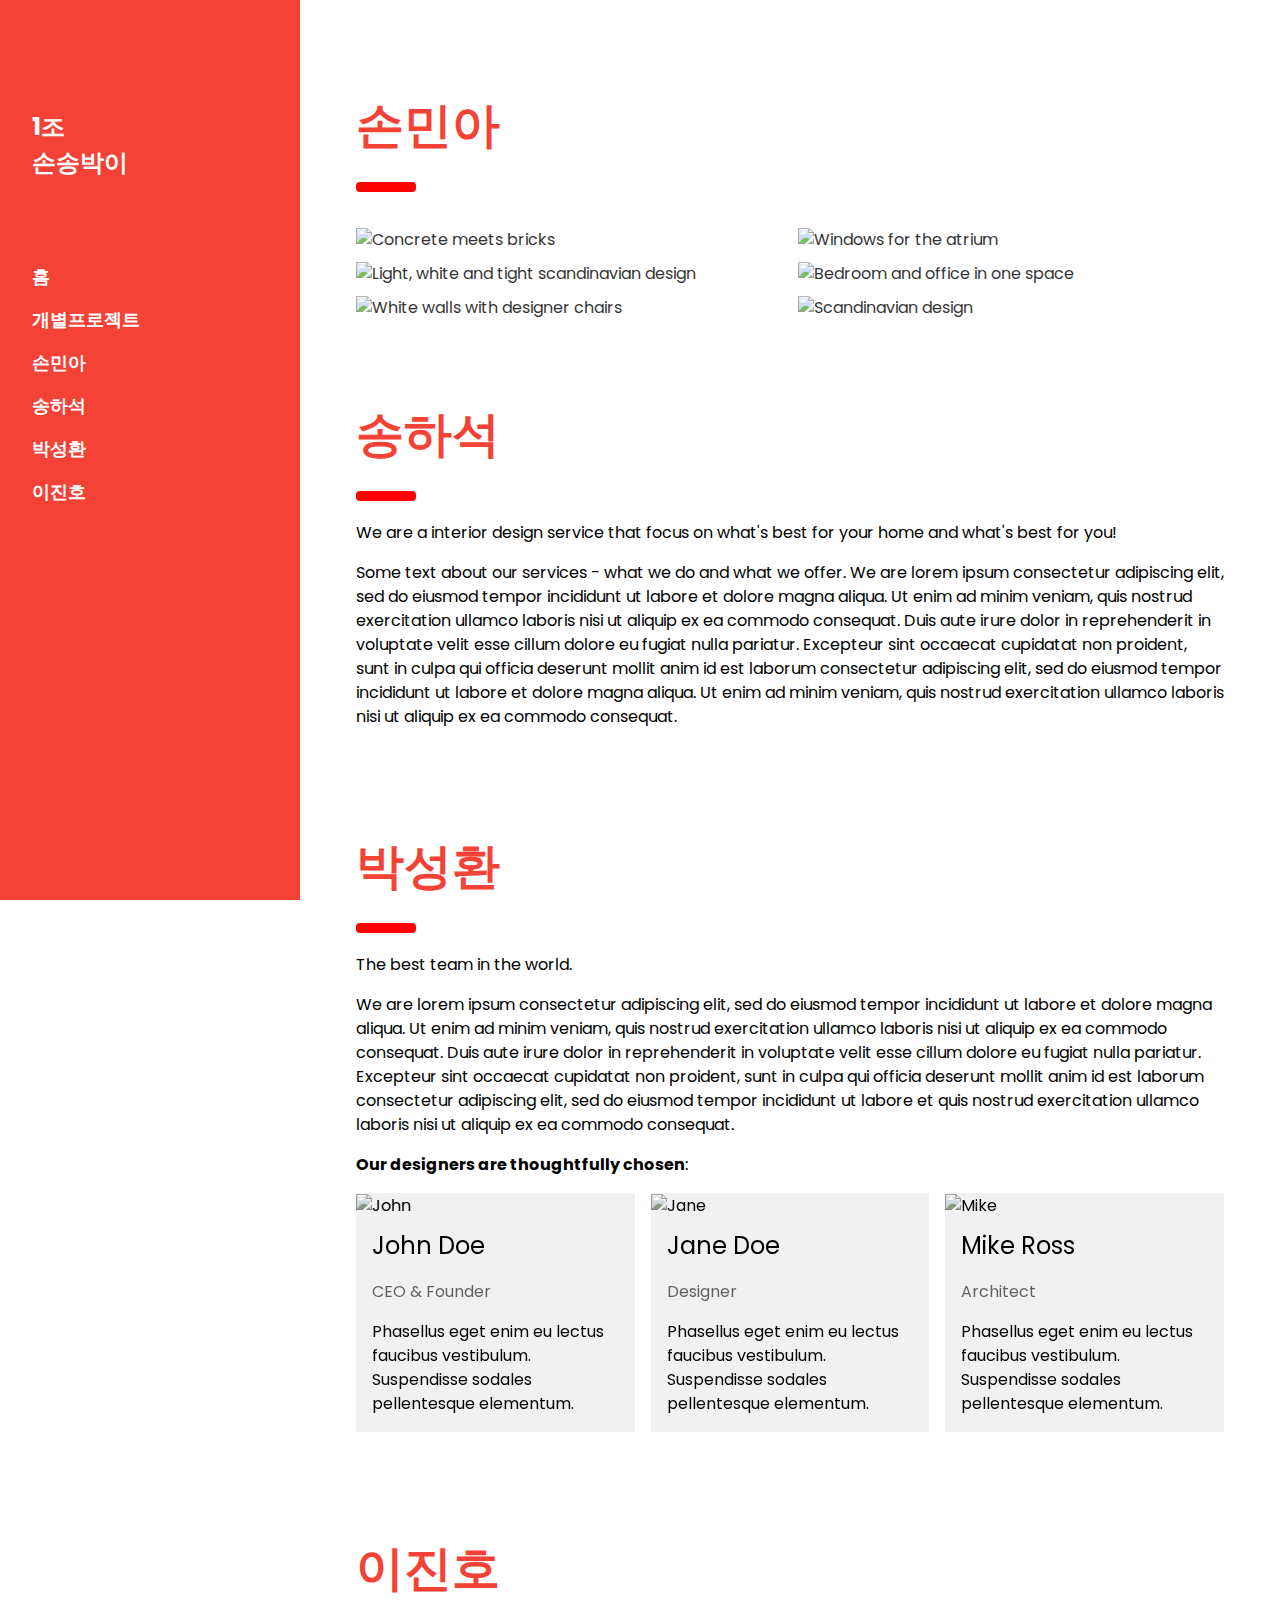
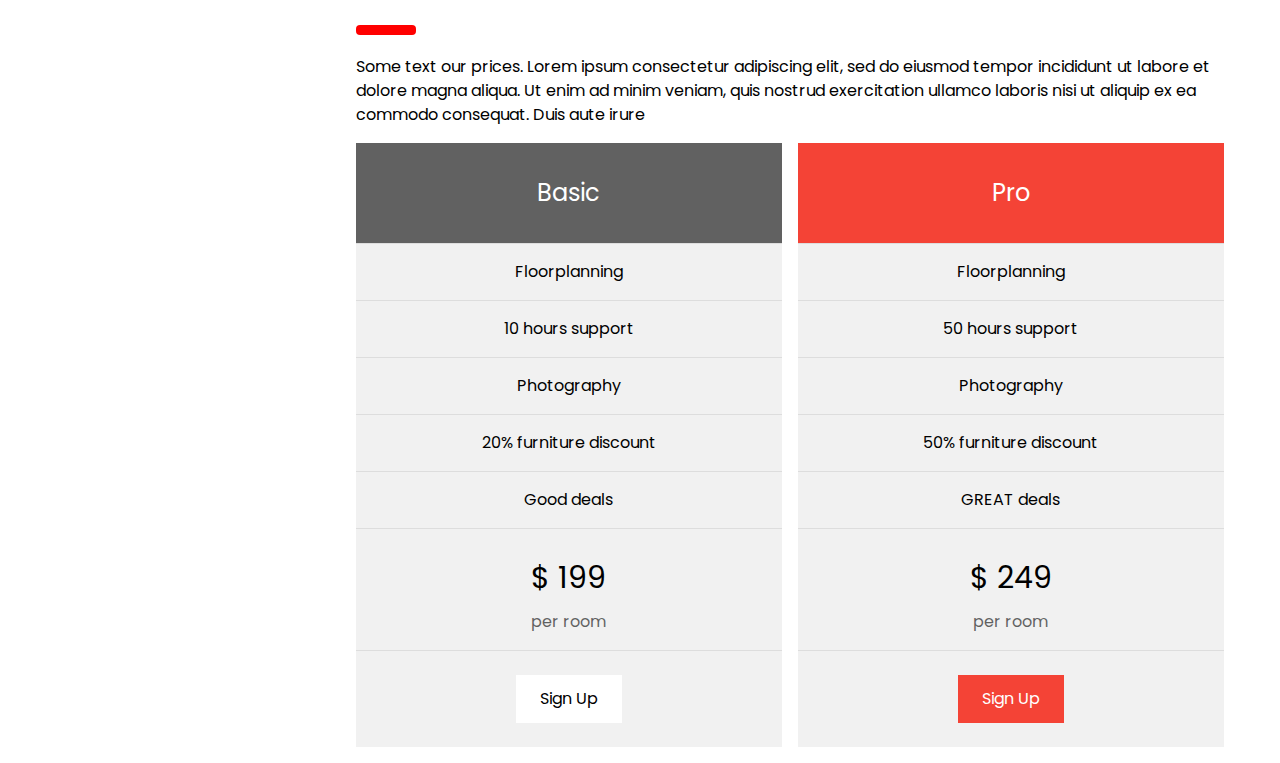
==== Group_Page/index.html @ b4f75982 "fix : project 이름" ====
<!DOCTYPE html>
<html lang="en">
  <head>
    <title>W3.CSS Template</title>
    <meta charset="UTF-8" />
    <meta name="viewport" content="width=device-width, initial-scale=1" />
    <link rel="stylesheet" href="https://www.w3schools.com/w3css/4/w3.css" />
    <link
      rel="stylesheet"
      href="https://fonts.googleapis.com/css?family=Poppins"
    />
    <style>
      body,
      h1,
      h2,
      h3,
      h4,
      h5 {
        font-family: "Poppins", sans-serif;
      }
      body {
        font-size: 16px;
      }
      .w3-half img {
        margin-bottom: -6px;
        margin-top: 16px;
        opacity: 0.8;
        cursor: pointer;
      }
      .w3-half img:hover {
        opacity: 1;
      }
    </style>
  </head>
  <body>
    <!-- Sidebar/menu -->
    <nav
      class="w3-sidebar w3-red w3-collapse w3-top w3-large w3-padding"
      style="z-index: 3; width: 300px; font-weight: bold"
      id="mySidebar"
    >
      <br />
      <a
        href="javascript:void(0)"
        onclick="w3_close()"
        class="w3-button w3-hide-large w3-display-topleft"
        style="width: 100%; font-size: 22px"
        >Close Menu</a
      >
      <div class="w3-container">
        <h3 class="w3-padding-64">
          <b>1조<br />손송박이</b>
        </h3>
      </div>
      <div class="w3-bar-block">
        <a
          href="#"
          onclick="w3_close()"
          class="w3-bar-item w3-button w3-hover-white"
          >홈</a
        >
        <a
          href="project.html"
          onclick="w3_close()"
          class="w3-bar-item w3-button w3-hover-white"
          >개별프로젝트</a
        >
        <a
          href="sma.html"
          onclick="w3_close()"
          class="w3-bar-item w3-button w3-hover-white"
          >손민아</a
        >
        <a
          href="shs.html"
          onclick="w3_close()"
          class="w3-bar-item w3-button w3-hover-white"
          >송하석</a
        >
        <a
          href="psh.html"
          onclick="w3_close()"
          class="w3-bar-item w3-button w3-hover-white"
          >박성환</a
        >
        <a
          href="ljh.html"
          onclick="w3_close()"
          class="w3-bar-item w3-button w3-hover-white"
          >이진호</a
        >
      </div>
    </nav>

    <!-- Top menu on small screens -->
    <header
      class="w3-container w3-top w3-hide-large w3-red w3-xlarge w3-padding"
    >
      <a
        href="javascript:void(0)"
        class="w3-button w3-red w3-margin-right"
        onclick="w3_open()"
        >☰</a
      >
      <span>Company Name</span>
    </header>

    <!-- Overlay effect when opening sidebar on small screens -->
    <div
      class="w3-overlay w3-hide-large"
      onclick="w3_close()"
      style="cursor: pointer"
      title="close side menu"
      id="myOverlay"
    ></div>

    <!-- !PAGE CONTENT! -->
    <div class="w3-main" style="margin-left: 340px; margin-right: 40px">
      <!-- Header -->
      <div class="w3-container" style="margin-top: 80px" id="showcase">
        <h1 class="w3-xxxlarge w3-text-red"><b>손민아</b></h1>
        <hr style="width: 50px; border: 5px solid red" class="w3-round" />
      </div>

      <!-- Photo grid (modal) -->
      <div class="w3-row-padding">
        <div class="w3-half">
          <img
            src="/w3images/kitchenconcrete.jpg"
            style="width: 100%"
            onclick="onClick(this)"
            alt="Concrete meets bricks"
          />
          <img
            src="/w3images/livingroom.jpg"
            style="width: 100%"
            onclick="onClick(this)"
            alt="Light, white and tight scandinavian design"
          />
          <img
            src="/w3images/diningroom.jpg"
            style="width: 100%"
            onclick="onClick(this)"
            alt="White walls with designer chairs"
          />
        </div>

        <div class="w3-half">
          <img
            src="/w3images/atrium.jpg"
            style="width: 100%"
            onclick="onClick(this)"
            alt="Windows for the atrium"
          />
          <img
            src="/w3images/bedroom.jpg"
            style="width: 100%"
            onclick="onClick(this)"
            alt="Bedroom and office in one space"
          />
          <img
            src="/w3images/livingroom2.jpg"
            style="width: 100%"
            onclick="onClick(this)"
            alt="Scandinavian design"
          />
        </div>
      </div>

      <!-- Modal for full size images on click-->
      <div
        id="modal01"
        class="w3-modal w3-black"
        style="padding-top: 0"
        onclick="this.style.display='none'"
      >
        <span class="w3-button w3-black w3-xxlarge w3-display-topright">×</span>
        <div
          class="w3-modal-content w3-animate-zoom w3-center w3-transparent w3-padding-64"
        >
          <img id="img01" class="w3-image" />
          <p id="caption"></p>
        </div>
      </div>

      <!-- Services -->
      <div class="w3-container" id="services" style="margin-top: 75px">
        <h1 class="w3-xxxlarge w3-text-red"><b>송하석</b></h1>
        <hr style="width: 50px; border: 5px solid red" class="w3-round" />
        <p>
          We are a interior design service that focus on what's best for your
          home and what's best for you!
        </p>
        <p>
          Some text about our services - what we do and what we offer. We are
          lorem ipsum consectetur adipiscing elit, sed do eiusmod tempor
          incididunt ut labore et dolore magna aliqua. Ut enim ad minim veniam,
          quis nostrud exercitation ullamco laboris nisi ut aliquip ex ea
          commodo consequat. Duis aute irure dolor in reprehenderit in voluptate
          velit esse cillum dolore eu fugiat nulla pariatur. Excepteur sint
          occaecat cupidatat non proident, sunt in culpa qui officia deserunt
          mollit anim id est laborum consectetur adipiscing elit, sed do eiusmod
          tempor incididunt ut labore et dolore magna aliqua. Ut enim ad minim
          veniam, quis nostrud exercitation ullamco laboris nisi ut aliquip ex
          ea commodo consequat.
        </p>
      </div>

      <!-- Designers -->
      <div class="w3-container" id="designers" style="margin-top: 75px">
        <h1 class="w3-xxxlarge w3-text-red"><b>박성환</b></h1>
        <hr style="width: 50px; border: 5px solid red" class="w3-round" />
        <p>The best team in the world.</p>
        <p>
          We are lorem ipsum consectetur adipiscing elit, sed do eiusmod tempor
          incididunt ut labore et dolore magna aliqua. Ut enim ad minim veniam,
          quis nostrud exercitation ullamco laboris nisi ut aliquip ex ea
          commodo consequat. Duis aute irure dolor in reprehenderit in voluptate
          velit esse cillum dolore eu fugiat nulla pariatur. Excepteur sint
          occaecat cupidatat non proident, sunt in culpa qui officia deserunt
          mollit anim id est laborum consectetur adipiscing elit, sed do eiusmod
          tempor incididunt ut labore et quis nostrud exercitation ullamco
          laboris nisi ut aliquip ex ea commodo consequat.
        </p>
        <p><b>Our designers are thoughtfully chosen</b>:</p>
      </div>

      <!-- The Team -->
      <div class="w3-row-padding w3-grayscale">
        <div class="w3-col m4 w3-margin-bottom">
          <div class="w3-light-grey">
            <img src="/w3images/team2.jpg" alt="John" style="width: 100%" />
            <div class="w3-container">
              <h3>John Doe</h3>
              <p class="w3-opacity">CEO & Founder</p>
              <p>
                Phasellus eget enim eu lectus faucibus vestibulum. Suspendisse
                sodales pellentesque elementum.
              </p>
            </div>
          </div>
        </div>
        <div class="w3-col m4 w3-margin-bottom">
          <div class="w3-light-grey">
            <img src="/w3images/team1.jpg" alt="Jane" style="width: 100%" />
            <div class="w3-container">
              <h3>Jane Doe</h3>
              <p class="w3-opacity">Designer</p>
              <p>
                Phasellus eget enim eu lectus faucibus vestibulum. Suspendisse
                sodales pellentesque elementum.
              </p>
            </div>
          </div>
        </div>
        <div class="w3-col m4 w3-margin-bottom">
          <div class="w3-light-grey">
            <img src="/w3images/team3.jpg" alt="Mike" style="width: 100%" />
            <div class="w3-container">
              <h3>Mike Ross</h3>
              <p class="w3-opacity">Architect</p>
              <p>
                Phasellus eget enim eu lectus faucibus vestibulum. Suspendisse
                sodales pellentesque elementum.
              </p>
            </div>
          </div>
        </div>
      </div>

      <!-- Packages / Pricing Tables -->
      <div class="w3-container" id="packages" style="margin-top: 75px">
        <h1 class="w3-xxxlarge w3-text-red"><b>이진호</b></h1>
        <hr style="width: 50px; border: 5px solid red" class="w3-round" />
        <p>
          Some text our prices. Lorem ipsum consectetur adipiscing elit, sed do
          eiusmod tempor incididunt ut labore et dolore magna aliqua. Ut enim ad
          minim veniam, quis nostrud exercitation ullamco laboris nisi ut
          aliquip ex ea commodo consequat. Duis aute irure
        </p>
      </div>

      <div class="w3-row-padding">
        <div class="w3-half w3-margin-bottom">
          <ul class="w3-ul w3-light-grey w3-center">
            <li class="w3-dark-grey w3-xlarge w3-padding-32">Basic</li>
            <li class="w3-padding-16">Floorplanning</li>
            <li class="w3-padding-16">10 hours support</li>
            <li class="w3-padding-16">Photography</li>
            <li class="w3-padding-16">20% furniture discount</li>
            <li class="w3-padding-16">Good deals</li>
            <li class="w3-padding-16">
              <h2>$ 199</h2>
              <span class="w3-opacity">per room</span>
            </li>
            <li class="w3-light-grey w3-padding-24">
              <button
                class="w3-button w3-white w3-padding-large w3-hover-black"
              >
                Sign Up
              </button>
            </li>
          </ul>
        </div>

        <div class="w3-half">
          <ul class="w3-ul w3-light-grey w3-center">
            <li class="w3-red w3-xlarge w3-padding-32">Pro</li>
            <li class="w3-padding-16">Floorplanning</li>
            <li class="w3-padding-16">50 hours support</li>
            <li class="w3-padding-16">Photography</li>
            <li class="w3-padding-16">50% furniture discount</li>
            <li class="w3-padding-16">GREAT deals</li>
            <li class="w3-padding-16">
              <h2>$ 249</h2>
              <span class="w3-opacity">per room</span>
            </li>
            <li class="w3-light-grey w3-padding-24">
              <button class="w3-button w3-red w3-padding-large w3-hover-black">
                Sign Up
              </button>
            </li>
          </ul>
        </div>
      </div>
      <!-- End page content -->
    </div>

    <!-- W3.CSS Container -->
    <!--
    <div
      class="w3-light-grey w3-container w3-padding-32"
      style="margin-top: 75px; padding-right: 58px"
    >
      <p class="w3-right">
        Powered by
        <a
          href="https://www.w3schools.com/w3css/default.asp"
          title="W3.CSS"
          target="_blank"
          class="w3-hover-opacity"
          >w3.css</a
        >
      </p>
    </div>
    -->

    <script>
      // Script to open and close sidebar
      function w3_open() {
        document.getElementById("mySidebar").style.display = "block";
        document.getElementById("myOverlay").style.display = "block";
      }

      function w3_close() {
        document.getElementById("mySidebar").style.display = "none";
        document.getElementById("myOverlay").style.display = "none";
      }

      // Modal Image Gallery
      function onClick(element) {
        document.getElementById("img01").src = element.src;
        document.getElementById("modal01").style.display = "block";
        var captionText = document.getElementById("caption");
        captionText.innerHTML = element.alt;
      }
    </script>
  </body>
</html>
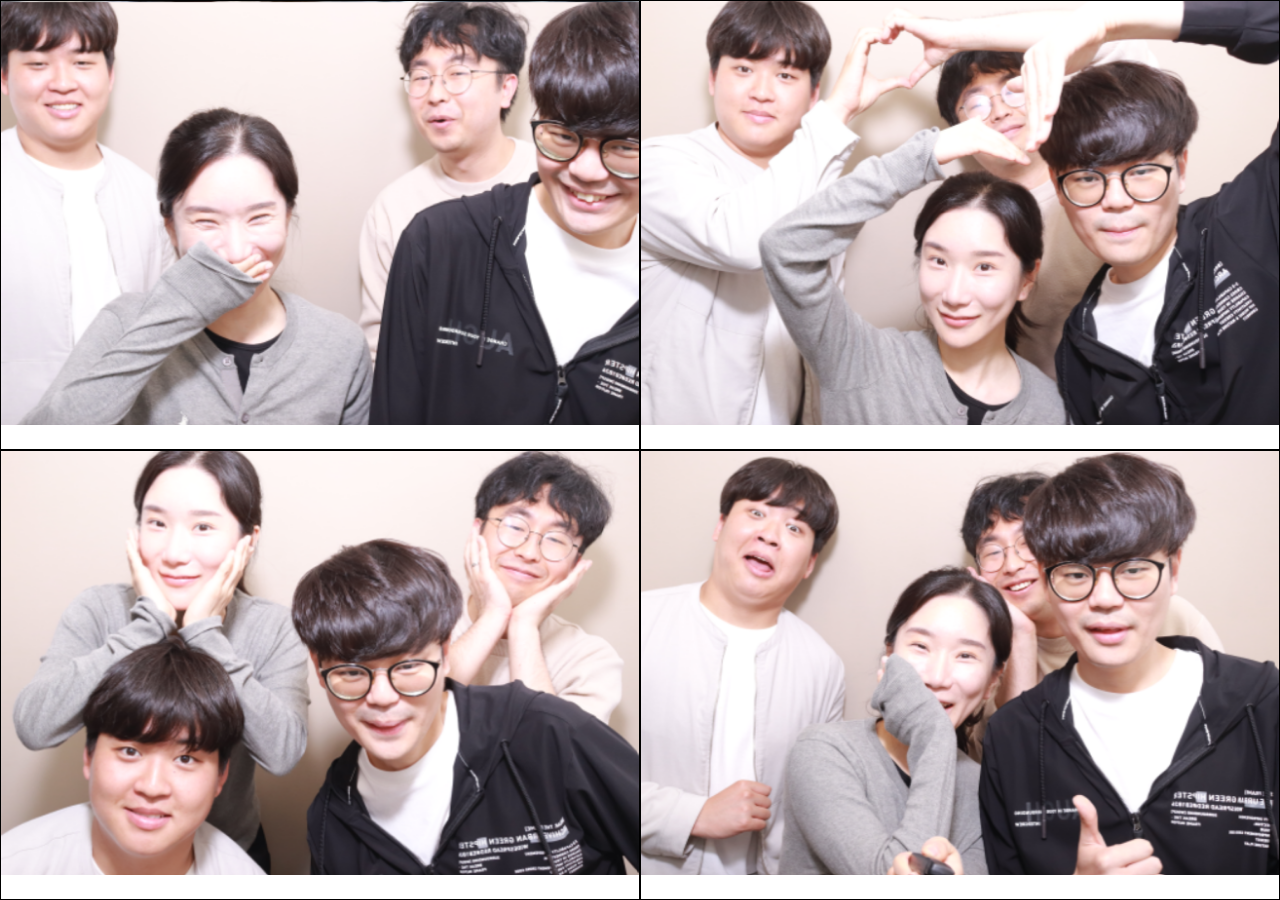
==== commit 7285c872: "feat(index) : 경로 추가, 사진 추가" ====
--- a/Group_Page/index.html
+++ b/Group_Page/index.html
@@ -4,366 +4,43 @@
     <title>W3.CSS Template</title>
     <meta charset="UTF-8" />
     <meta name="viewport" content="width=device-width, initial-scale=1" />
-    <link rel="stylesheet" href="https://www.w3schools.com/w3css/4/w3.css" />
-    <link
-      rel="stylesheet"
-      href="https://fonts.googleapis.com/css?family=Poppins"
-    />
-    <style>
-      body,
-      h1,
-      h2,
-      h3,
-      h4,
-      h5 {
-        font-family: "Poppins", sans-serif;
-      }
-      body {
-        font-size: 16px;
-      }
-      .w3-half img {
-        margin-bottom: -6px;
-        margin-top: 16px;
-        opacity: 0.8;
-        cursor: pointer;
-      }
-      .w3-half img:hover {
-        opacity: 1;
-      }
-    </style>
   </head>
+  <style>
+    * {
+      box-sizing: border-box;
+      padding: 0px;
+      margin: 0px;
+    }
+    .container {
+      width: 100vw;
+      height: 100vh;
+      display: flex;
+      flex-wrap: wrap;
+      /* border: 1px solid black; */
+    }
+    .container > div {
+      width: 50%;
+      height: 50%;
+      border: 1px solid black;
+    }
+    img {
+      width: 100%;
+    }
+  </style>
   <body>
-    <!-- Sidebar/menu -->
-    <nav
-      class="w3-sidebar w3-red w3-collapse w3-top w3-large w3-padding"
-      style="z-index: 3; width: 300px; font-weight: bold"
-      id="mySidebar"
-    >
-      <br />
-      <a
-        href="javascript:void(0)"
-        onclick="w3_close()"
-        class="w3-button w3-hide-large w3-display-topleft"
-        style="width: 100%; font-size: 22px"
-        >Close Menu</a
-      >
-      <div class="w3-container">
-        <h3 class="w3-padding-64">
-          <b>1조<br />손송박이</b>
-        </h3>
+    <div class="container">
+      <div>
+        <img src="img/team/team_1.png" />
       </div>
-      <div class="w3-bar-block">
-        <a
-          href="#"
-          onclick="w3_close()"
-          class="w3-bar-item w3-button w3-hover-white"
-          >홈</a
-        >
-        <a
-          href="project.html"
-          onclick="w3_close()"
-          class="w3-bar-item w3-button w3-hover-white"
-          >개별프로젝트</a
-        >
-        <a
-          href="sma.html"
-          onclick="w3_close()"
-          class="w3-bar-item w3-button w3-hover-white"
-          >손민아</a
-        >
-        <a
-          href="shs.html"
-          onclick="w3_close()"
-          class="w3-bar-item w3-button w3-hover-white"
-          >송하석</a
-        >
-        <a
-          href="psh.html"
-          onclick="w3_close()"
-          class="w3-bar-item w3-button w3-hover-white"
-          >박성환</a
-        >
-        <a
-          href="ljh.html"
-          onclick="w3_close()"
-          class="w3-bar-item w3-button w3-hover-white"
-          >이진호</a
-        >
+      <div>
+        <img src="img/team/team_2.png" />
       </div>
-    </nav>
-
-    <!-- Top menu on small screens -->
-    <header
-      class="w3-container w3-top w3-hide-large w3-red w3-xlarge w3-padding"
-    >
-      <a
-        href="javascript:void(0)"
-        class="w3-button w3-red w3-margin-right"
-        onclick="w3_open()"
-        >☰</a
-      >
-      <span>Company Name</span>
-    </header>
-
-    <!-- Overlay effect when opening sidebar on small screens -->
-    <div
-      class="w3-overlay w3-hide-large"
-      onclick="w3_close()"
-      style="cursor: pointer"
-      title="close side menu"
-      id="myOverlay"
-    ></div>
-
-    <!-- !PAGE CONTENT! -->
-    <div class="w3-main" style="margin-left: 340px; margin-right: 40px">
-      <!-- Header -->
-      <div class="w3-container" style="margin-top: 80px" id="showcase">
-        <h1 class="w3-xxxlarge w3-text-red"><b>손민아</b></h1>
-        <hr style="width: 50px; border: 5px solid red" class="w3-round" />
+      <div>
+        <img src="img/team/team_3.png" />
       </div>
-
-      <!-- Photo grid (modal) -->
-      <div class="w3-row-padding">
-        <div class="w3-half">
-          <img
-            src="/w3images/kitchenconcrete.jpg"
-            style="width: 100%"
-            onclick="onClick(this)"
-            alt="Concrete meets bricks"
-          />
-          <img
-            src="/w3images/livingroom.jpg"
-            style="width: 100%"
-            onclick="onClick(this)"
-            alt="Light, white and tight scandinavian design"
-          />
-          <img
-            src="/w3images/diningroom.jpg"
-            style="width: 100%"
-            onclick="onClick(this)"
-            alt="White walls with designer chairs"
-          />
-        </div>
-
-        <div class="w3-half">
-          <img
-            src="/w3images/atrium.jpg"
-            style="width: 100%"
-            onclick="onClick(this)"
-            alt="Windows for the atrium"
-          />
-          <img
-            src="/w3images/bedroom.jpg"
-            style="width: 100%"
-            onclick="onClick(this)"
-            alt="Bedroom and office in one space"
-          />
-          <img
-            src="/w3images/livingroom2.jpg"
-            style="width: 100%"
-            onclick="onClick(this)"
-            alt="Scandinavian design"
-          />
-        </div>
+      <div>
+        <img src="img/team/team_4.png" />
       </div>
-
-      <!-- Modal for full size images on click-->
-      <div
-        id="modal01"
-        class="w3-modal w3-black"
-        style="padding-top: 0"
-        onclick="this.style.display='none'"
-      >
-        <span class="w3-button w3-black w3-xxlarge w3-display-topright">×</span>
-        <div
-          class="w3-modal-content w3-animate-zoom w3-center w3-transparent w3-padding-64"
-        >
-          <img id="img01" class="w3-image" />
-          <p id="caption"></p>
-        </div>
-      </div>
-
-      <!-- Services -->
-      <div class="w3-container" id="services" style="margin-top: 75px">
-        <h1 class="w3-xxxlarge w3-text-red"><b>송하석</b></h1>
-        <hr style="width: 50px; border: 5px solid red" class="w3-round" />
-        <p>
-          We are a interior design service that focus on what's best for your
-          home and what's best for you!
-        </p>
-        <p>
-          Some text about our services - what we do and what we offer. We are
-          lorem ipsum consectetur adipiscing elit, sed do eiusmod tempor
-          incididunt ut labore et dolore magna aliqua. Ut enim ad minim veniam,
-          quis nostrud exercitation ullamco laboris nisi ut aliquip ex ea
-          commodo consequat. Duis aute irure dolor in reprehenderit in voluptate
-          velit esse cillum dolore eu fugiat nulla pariatur. Excepteur sint
-          occaecat cupidatat non proident, sunt in culpa qui officia deserunt
-          mollit anim id est laborum consectetur adipiscing elit, sed do eiusmod
-          tempor incididunt ut labore et dolore magna aliqua. Ut enim ad minim
-          veniam, quis nostrud exercitation ullamco laboris nisi ut aliquip ex
-          ea commodo consequat.
-        </p>
-      </div>
-
-      <!-- Designers -->
-      <div class="w3-container" id="designers" style="margin-top: 75px">
-        <h1 class="w3-xxxlarge w3-text-red"><b>박성환</b></h1>
-        <hr style="width: 50px; border: 5px solid red" class="w3-round" />
-        <p>The best team in the world.</p>
-        <p>
-          We are lorem ipsum consectetur adipiscing elit, sed do eiusmod tempor
-          incididunt ut labore et dolore magna aliqua. Ut enim ad minim veniam,
-          quis nostrud exercitation ullamco laboris nisi ut aliquip ex ea
-          commodo consequat. Duis aute irure dolor in reprehenderit in voluptate
-          velit esse cillum dolore eu fugiat nulla pariatur. Excepteur sint
-          occaecat cupidatat non proident, sunt in culpa qui officia deserunt
-          mollit anim id est laborum consectetur adipiscing elit, sed do eiusmod
-          tempor incididunt ut labore et quis nostrud exercitation ullamco
-          laboris nisi ut aliquip ex ea commodo consequat.
-        </p>
-        <p><b>Our designers are thoughtfully chosen</b>:</p>
-      </div>
-
-      <!-- The Team -->
-      <div class="w3-row-padding w3-grayscale">
-        <div class="w3-col m4 w3-margin-bottom">
-          <div class="w3-light-grey">
-            <img src="/w3images/team2.jpg" alt="John" style="width: 100%" />
-            <div class="w3-container">
-              <h3>John Doe</h3>
-              <p class="w3-opacity">CEO & Founder</p>
-              <p>
-                Phasellus eget enim eu lectus faucibus vestibulum. Suspendisse
-                sodales pellentesque elementum.
-              </p>
-            </div>
-          </div>
-        </div>
-        <div class="w3-col m4 w3-margin-bottom">
-          <div class="w3-light-grey">
-            <img src="/w3images/team1.jpg" alt="Jane" style="width: 100%" />
-            <div class="w3-container">
-              <h3>Jane Doe</h3>
-              <p class="w3-opacity">Designer</p>
-              <p>
-                Phasellus eget enim eu lectus faucibus vestibulum. Suspendisse
-                sodales pellentesque elementum.
-              </p>
-            </div>
-          </div>
-        </div>
-        <div class="w3-col m4 w3-margin-bottom">
-          <div class="w3-light-grey">
-            <img src="/w3images/team3.jpg" alt="Mike" style="width: 100%" />
-            <div class="w3-container">
-              <h3>Mike Ross</h3>
-              <p class="w3-opacity">Architect</p>
-              <p>
-                Phasellus eget enim eu lectus faucibus vestibulum. Suspendisse
-                sodales pellentesque elementum.
-              </p>
-            </div>
-          </div>
-        </div>
-      </div>
-
-      <!-- Packages / Pricing Tables -->
-      <div class="w3-container" id="packages" style="margin-top: 75px">
-        <h1 class="w3-xxxlarge w3-text-red"><b>이진호</b></h1>
-        <hr style="width: 50px; border: 5px solid red" class="w3-round" />
-        <p>
-          Some text our prices. Lorem ipsum consectetur adipiscing elit, sed do
-          eiusmod tempor incididunt ut labore et dolore magna aliqua. Ut enim ad
-          minim veniam, quis nostrud exercitation ullamco laboris nisi ut
-          aliquip ex ea commodo consequat. Duis aute irure
-        </p>
-      </div>
-
-      <div class="w3-row-padding">
-        <div class="w3-half w3-margin-bottom">
-          <ul class="w3-ul w3-light-grey w3-center">
-            <li class="w3-dark-grey w3-xlarge w3-padding-32">Basic</li>
-            <li class="w3-padding-16">Floorplanning</li>
-            <li class="w3-padding-16">10 hours support</li>
-            <li class="w3-padding-16">Photography</li>
-            <li class="w3-padding-16">20% furniture discount</li>
-            <li class="w3-padding-16">Good deals</li>
-            <li class="w3-padding-16">
-              <h2>$ 199</h2>
-              <span class="w3-opacity">per room</span>
-            </li>
-            <li class="w3-light-grey w3-padding-24">
-              <button
-                class="w3-button w3-white w3-padding-large w3-hover-black"
-              >
-                Sign Up
-              </button>
-            </li>
-          </ul>
-        </div>
-
-        <div class="w3-half">
-          <ul class="w3-ul w3-light-grey w3-center">
-            <li class="w3-red w3-xlarge w3-padding-32">Pro</li>
-            <li class="w3-padding-16">Floorplanning</li>
-            <li class="w3-padding-16">50 hours support</li>
-            <li class="w3-padding-16">Photography</li>
-            <li class="w3-padding-16">50% furniture discount</li>
-            <li class="w3-padding-16">GREAT deals</li>
-            <li class="w3-padding-16">
-              <h2>$ 249</h2>
-              <span class="w3-opacity">per room</span>
-            </li>
-            <li class="w3-light-grey w3-padding-24">
-              <button class="w3-button w3-red w3-padding-large w3-hover-black">
-                Sign Up
-              </button>
-            </li>
-          </ul>
-        </div>
-      </div>
-      <!-- End page content -->
     </div>
-
-    <!-- W3.CSS Container -->
-    <!--
-    <div
-      class="w3-light-grey w3-container w3-padding-32"
-      style="margin-top: 75px; padding-right: 58px"
-    >
-      <p class="w3-right">
-        Powered by
-        <a
-          href="https://www.w3schools.com/w3css/default.asp"
-          title="W3.CSS"
-          target="_blank"
-          class="w3-hover-opacity"
-          >w3.css</a
-        >
-      </p>
-    </div>
-    -->
-
-    <script>
-      // Script to open and close sidebar
-      function w3_open() {
-        document.getElementById("mySidebar").style.display = "block";
-        document.getElementById("myOverlay").style.display = "block";
-      }
-
-      function w3_close() {
-        document.getElementById("mySidebar").style.display = "none";
-        document.getElementById("myOverlay").style.display = "none";
-      }
-
-      // Modal Image Gallery
-      function onClick(element) {
-        document.getElementById("img01").src = element.src;
-        document.getElementById("modal01").style.display = "block";
-        var captionText = document.getElementById("caption");
-        captionText.innerHTML = element.alt;
-      }
-    </script>
   </body>
 </html>
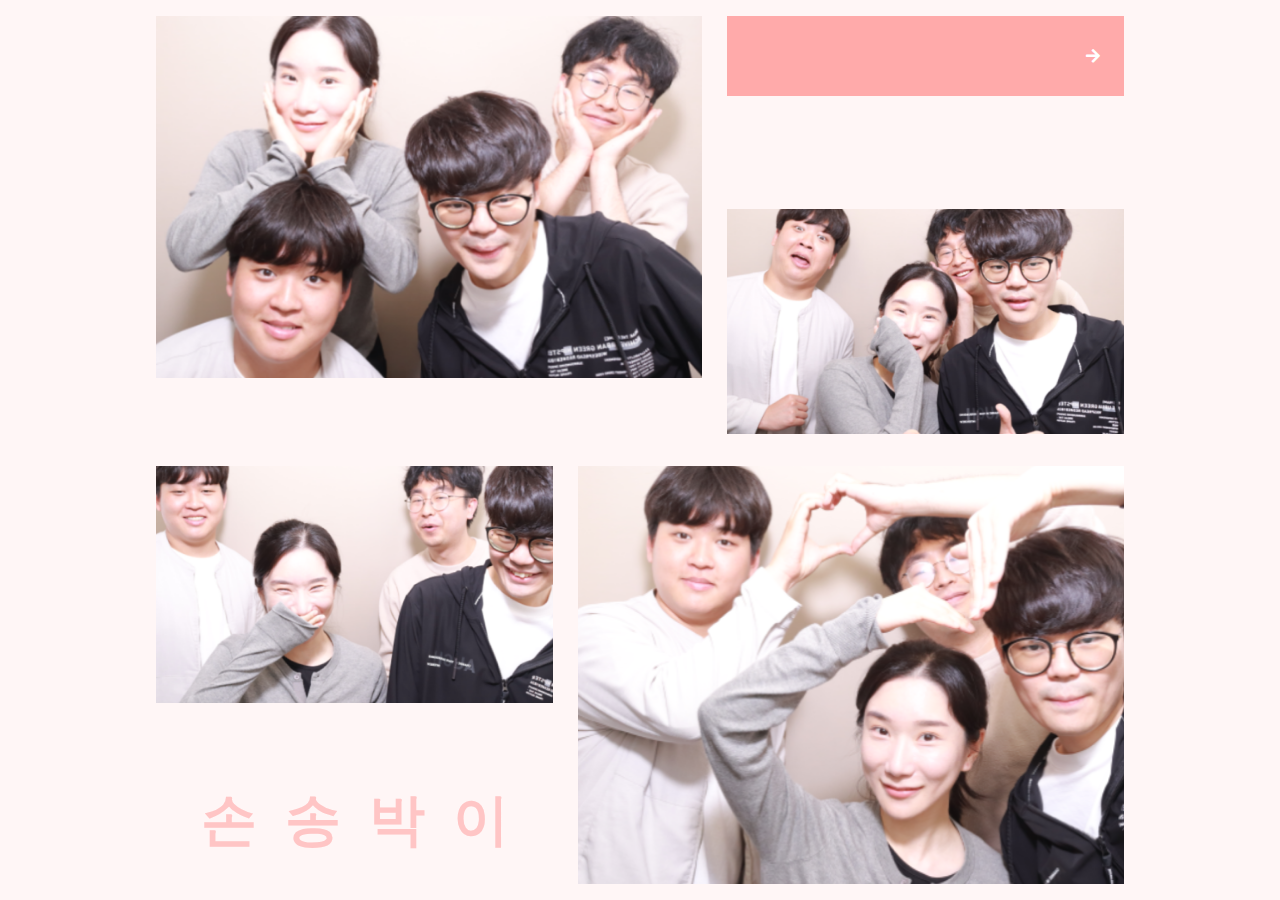
==== commit 5fc4dfb5: "Merge pull request #27 from Hogrii/feature_home" ====
--- a/Group_Page/index.html
+++ b/Group_Page/index.html
@@ -4,6 +4,10 @@
     <title>W3.CSS Template</title>
     <meta charset="UTF-8" />
     <meta name="viewport" content="width=device-width, initial-scale=1" />
+    <link
+      rel="stylesheet"
+      href="https://cdnjs.cloudflare.com/ajax/libs/font-awesome/5.8.2/css/all.min.css"
+    />
   </head>
   <style>
     * {
@@ -14,32 +18,117 @@
     .container {
       width: 100vw;
       height: 100vh;
+      text-align: center;
+      /* border: 1px solid black; */
+      background-color: #fff6f6;
       display: flex;
-      flex-wrap: wrap;
-      /* border: 1px solid black; */
+      flex-direction: column;
+      align-items: center;
+      position: relative;
     }
-    .container > div {
-      width: 50%;
+    .first_line {
+      width: 80%;
       height: 50%;
-      border: 1px solid black;
+      display: flex;
+      justify-content: space-around;
+      padding: 16px;
     }
-    img {
+
+    .first_line .sub_container1 {
+      width: 55%;
+      height: 100%;
+      overflow: hidden;
+    }
+
+    .img1 {
       width: 100%;
+    }
+
+    .first_line .sub_container2 {
+      display: flex;
+      flex-direction: column;
+      justify-content: space-between;
+      width: 40%;
+      height: 100%;
+    }
+
+    .arrow {
+      background-color: #ffaaaa;
+      margin-bottom: 16px;
+      height: 80px;
+      position: relative;
+      display: flex;
+      align-items: center;
+    }
+    .second_line {
+      width: 80%;
+      height: 50%;
+      display: flex;
+      justify-content: space-around;
+      padding: 16px;
+    }
+
+    .second_line .sub_container1 {
+      display: flex;
+      flex-direction: column;
+      width: 40%;
+      height: 100%;
+      justify-content: space-between;
+    }
+
+    .text-box {
+      font-size: 56px;
+      font-weight: bolder;
+      color: #ffc5c5;
+      height: 30%;
+      display: flex;
+      align-items: center;
+      justify-content: center;
+    }
+
+    .second_line .sub_container2 {
+      width: 55%;
+      height: 100%;
+      overflow: hidden;
+    }
+
+    .img-wrapper {
+      height: 70%;
+      overflow: hidden;
+    }
+
+    .img3 {
+      width: 100%;
+    }
+
+    .arro-icon {
+      position: absolute;
+      right: 24px;
     }
   </style>
   <body>
     <div class="container">
-      <div>
-        <img src="img/team/team_1.png" />
+      <div class="first_line">
+        <div class="sub_container1">
+          <img src="img/team/team_1.png" , alt="..." class="img1" />
+        </div>
+        <div class="sub_container2">
+          <div class="arrow">
+            <i class="fas fa-arrow-right arro-icon" style="color: #ffffff"></i>
+          </div>
+          <img src="img/team/team_2.png" , alt="..." class="img2" />
+        </div>
       </div>
-      <div>
-        <img src="img/team/team_2.png" />
-      </div>
-      <div>
-        <img src="img/team/team_3.png" />
-      </div>
-      <div>
-        <img src="img/team/team_4.png" />
+      <div class="second_line">
+        <div class="sub_container1">
+          <div class="img-wrapper">
+            <img src="img/team/team_3.png" , alt="..." class="img3" />
+          </div>
+          <div class="text-box">손&nbsp&nbsp송&nbsp&nbsp박&nbsp&nbsp이</div>
+        </div>
+        <div class="sub_container2">
+          <img src="img/team/team_4.png" , alt="..." class="img4" />
+        </div>
       </div>
     </div>
   </body>
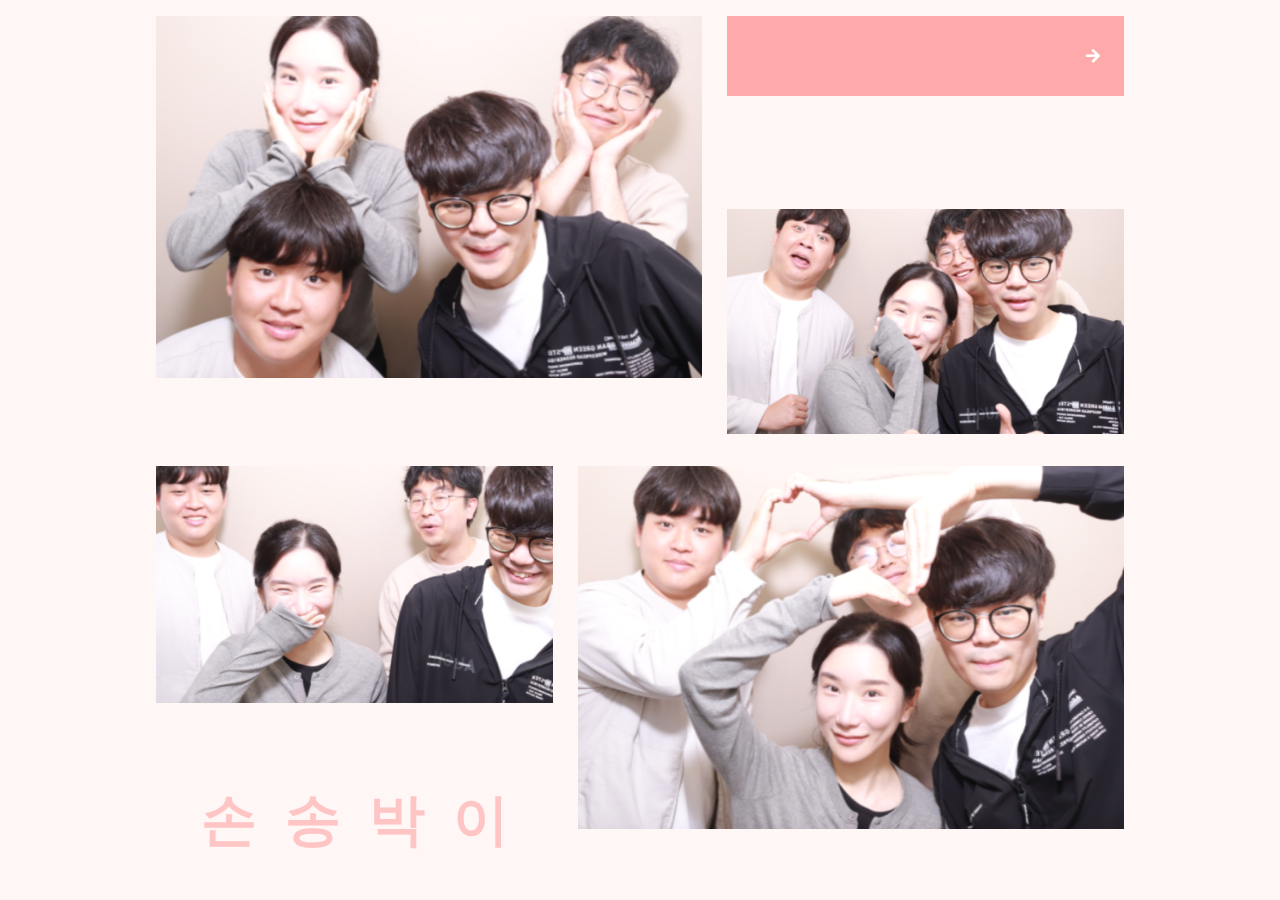
==== commit fc7fb185: "Merge pull request #41 from Hogrii/develop" ====
--- a/Group_Page/index.html
+++ b/Group_Page/index.html
@@ -19,17 +19,18 @@
       width: 100vw;
       height: 100vh;
       text-align: center;
-      /* border: 1px solid black; */
       background-color: #fff6f6;
       display: flex;
       flex-direction: column;
       align-items: center;
       position: relative;
     }
+
     .first_line {
       width: 80%;
       height: 50%;
       display: flex;
+      flex-direction: row-reverse;
       justify-content: space-around;
       padding: 16px;
     }
@@ -60,10 +61,16 @@
       display: flex;
       align-items: center;
     }
+
+    .arrow:hover {
+      cursor: pointer;
+    }
+
     .second_line {
       width: 80%;
       height: 50%;
       display: flex;
+      flex-direction: row-reverse;
       justify-content: space-around;
       padding: 16px;
     }
@@ -105,31 +112,84 @@
       position: absolute;
       right: 24px;
     }
+
+    .img4 {
+      width: 100%;
+    }
+
+    @media (max-width: 1000px) {
+      .container {
+        height: auto;
+      }
+
+      .first_line {
+        height: auto;
+        flex-direction: column;
+        align-items: center;
+      }
+
+      .first_line .sub_container1 {
+        width: 80%;
+      }
+
+      .first_line .sub_container2 {
+        flex-direction: column;
+        justify-content: space-between;
+        width: 80%;
+        margin-bottom: 16px;
+      }
+
+      .second_line {
+        height: auto;
+        flex-direction: column;
+        align-items: center;
+      }
+
+      .second_line .sub_container1 {
+        width: 80%;
+      }
+
+      .second_line .sub_container2 {
+        width: 80%;
+        height: auto;
+        margin-bottom: 16px;
+      }
+
+      .text-box {
+        font-size: 8vw;
+      }
+    }
   </style>
   <body>
     <div class="container">
       <div class="first_line">
-        <div class="sub_container1">
-          <img src="img/team/team_1.png" , alt="..." class="img1" />
-        </div>
         <div class="sub_container2">
-          <div class="arrow">
+          <div class="arrow" id="arrow">
             <i class="fas fa-arrow-right arro-icon" style="color: #ffffff"></i>
           </div>
           <img src="img/team/team_2.png" , alt="..." class="img2" />
         </div>
+        <div class="sub_container1">
+          <img src="img/team/team_1.png" , alt="..." class="img1" />
+        </div>
       </div>
       <div class="second_line">
+        <div class="sub_container2">
+          <img src="img/team/team_4.png" , alt="..." class="img4" />
+        </div>
         <div class="sub_container1">
           <div class="img-wrapper">
             <img src="img/team/team_3.png" , alt="..." class="img3" />
           </div>
           <div class="text-box">손&nbsp&nbsp송&nbsp&nbsp박&nbsp&nbsp이</div>
         </div>
-        <div class="sub_container2">
-          <img src="img/team/team_4.png" , alt="..." class="img4" />
-        </div>
       </div>
     </div>
+
+    <script>
+      document.getElementById("arrow").onclick = () => {
+        location.href = "main.html";
+      };
+    </script>
   </body>
 </html>
